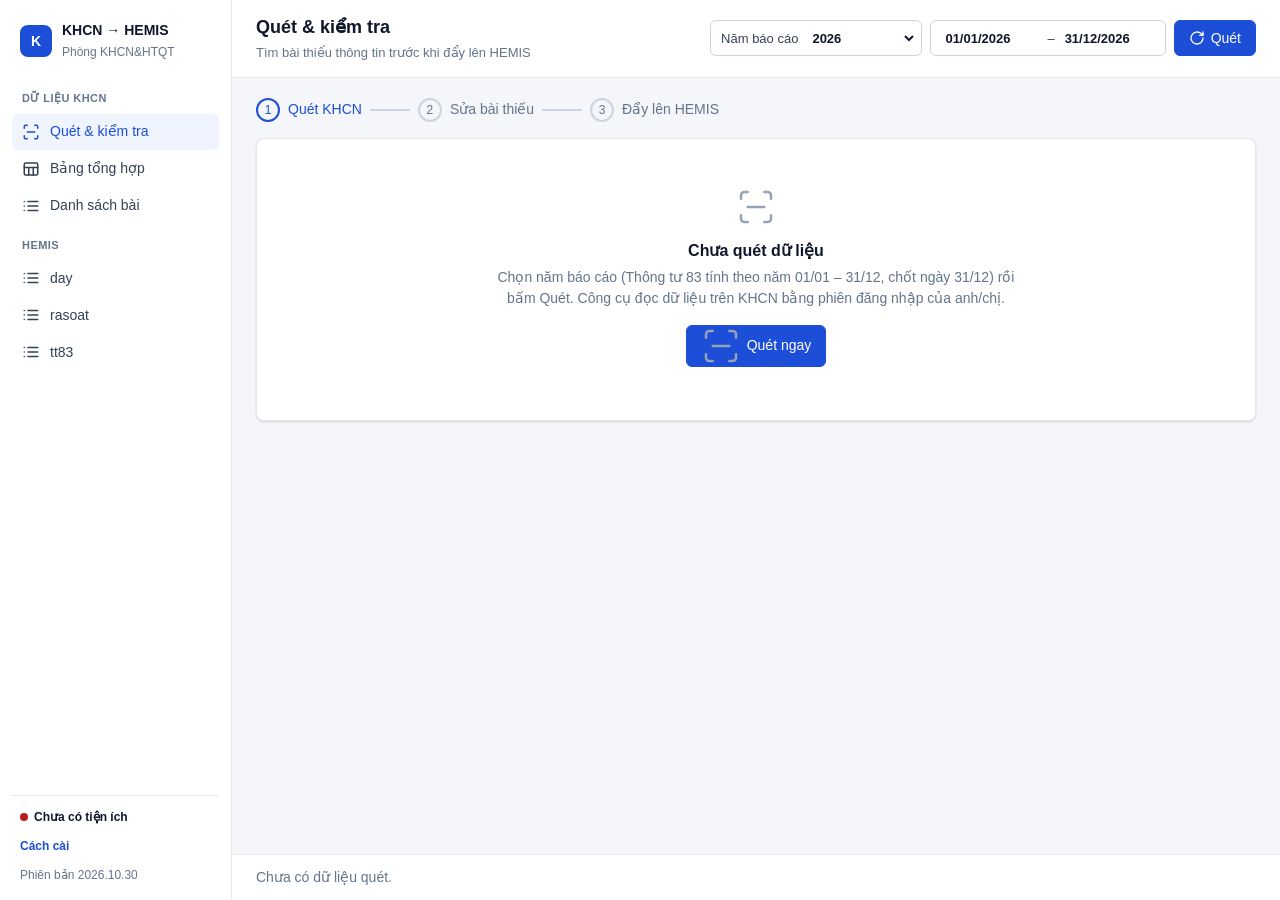
==== docs/index.html @ c91eb93c "Trang web công cụ (đang làm): khung, Quét, Bảng tổng hợp, tiện ích cầu nối Co-Authored-By: Claude Op" ====
<!doctype html>
<html lang="vi">
<head>
<meta charset="utf-8">
<meta name="viewport" content="width=device-width, initial-scale=1">
<title>Công cụ KHCN → HEMIS</title>
<meta name="description" content="Công cụ của Phòng KHCN&HTQT, Trường Đại học Thủy lợi: kiểm tra dữ liệu bài báo trên KHCN, đẩy lên HEMIS, thống kê và ước tính chỉ số Tiêu chuẩn 6.">
<meta name="robots" content="noindex">
<link rel="stylesheet" href="app.css">
</head>
<body>
<svg width="0" height="0" style="position:absolute" aria-hidden="true"><defs>
<symbol id="i-scan" viewBox="0 0 24 24"><path d="M3 7V5a2 2 0 0 1 2-2h2M17 3h2a2 2 0 0 1 2 2v2M21 17v2a2 2 0 0 1-2 2h-2M7 21H5a2 2 0 0 1-2-2v-2M7 12h10"/></symbol>
<symbol id="i-table" viewBox="0 0 24 24"><rect x="3" y="4" width="18" height="16" rx="2"/><path d="M3 10h18M9 10v10M15 10v10"/></symbol>
<symbol id="i-list" viewBox="0 0 24 24"><path d="M8 6h13M8 12h13M8 18h13M3 6h.01M3 12h.01M3 18h.01"/></symbol>
<symbol id="i-up" viewBox="0 0 24 24"><path d="M12 19V5M5 12l7-7 7 7"/></symbol>
<symbol id="i-check" viewBox="0 0 24 24"><path d="M20 6 9 17l-5-5"/></symbol>
<symbol id="i-gauge" viewBox="0 0 24 24"><path d="M12 14l4-4"/><path d="M3.3 19a9 9 0 1 1 17.4 0"/></symbol>
<symbol id="i-alert" viewBox="0 0 24 24"><path d="M12 9v4M12 17h.01"/><path d="M10.3 3.9 1.8 18a2 2 0 0 0 1.7 3h17a2 2 0 0 0 1.7-3L13.7 3.9a2 2 0 0 0-3.4 0z"/></symbol>
<symbol id="i-x" viewBox="0 0 24 24"><path d="M18 6 6 18M6 6l12 12"/></symbol>
<symbol id="i-filter" viewBox="0 0 24 24"><path d="M22 3H2l8 9.5V19l4 2v-8.5z"/></symbol>
<symbol id="i-copy" viewBox="0 0 24 24"><rect x="9" y="9" width="13" height="13" rx="2"/><path d="M5 15H4a2 2 0 0 1-2-2V4a2 2 0 0 1 2-2h9a2 2 0 0 1 2 2v1"/></symbol>
<symbol id="i-dl" viewBox="0 0 24 24"><path d="M21 15v4a2 2 0 0 1-2 2H5a2 2 0 0 1-2-2v-4M7 10l5 5 5-5M12 15V3"/></symbol>
<symbol id="i-refresh" viewBox="0 0 24 24"><path d="M21 12a9 9 0 1 1-3-6.7L21 8M21 3v5h-5"/></symbol>
<symbol id="i-edit" viewBox="0 0 24 24"><path d="M12 20h9M16.5 3.5a2.1 2.1 0 0 1 3 3L7 19l-4 1 1-4z"/></symbol>
<symbol id="i-down" viewBox="0 0 24 24"><path d="m6 9 6 6 6-6"/></symbol>
<symbol id="i-right" viewBox="0 0 24 24"><path d="m9 18 6-6-6-6"/></symbol>
<symbol id="i-left" viewBox="0 0 24 24"><path d="m15 18-6-6 6-6"/></symbol>
<symbol id="i-up2" viewBox="0 0 24 24"><path d="m18 15-6-6-6 6"/></symbol>
<symbol id="i-info" viewBox="0 0 24 24"><circle cx="12" cy="12" r="10"/><path d="M12 16v-4M12 8h.01"/></symbol>
<symbol id="i-calendar" viewBox="0 0 24 24"><rect x="3" y="4" width="18" height="18" rx="2"/><path d="M16 2v4M8 2v4M3 10h18"/></symbol>
<symbol id="i-ext" viewBox="0 0 24 24"><path d="M15 3h6v6M10 14 21 3M18 13v6a2 2 0 0 1-2 2H5a2 2 0 0 1-2-2V8a2 2 0 0 1 2-2h6"/></symbol>
<symbol id="i-plus" viewBox="0 0 24 24"><path d="M12 5v14M5 12h14"/></symbol>
<symbol id="i-trash" viewBox="0 0 24 24"><path d="M3 6h18M8 6V4h8v2M19 6l-1 14H6L5 6"/></symbol>
<symbol id="i-save" viewBox="0 0 24 24"><path d="M19 21H5a2 2 0 0 1-2-2V5a2 2 0 0 1 2-2h11l5 5v11a2 2 0 0 1-2 2z"/><path d="M17 21v-8H7v8M7 3v5h8"/></symbol>
<symbol id="i-menu" viewBox="0 0 24 24"><path d="M3 6h18M3 12h18M3 18h18"/></symbol>
<symbol id="i-search" viewBox="0 0 24 24"><circle cx="11" cy="11" r="8"/><path d="m21 21-4.3-4.3"/></symbol>
<symbol id="i-plug" viewBox="0 0 24 24"><path d="M12 22v-5M9 8V2M15 8V2M18 8v5a6 6 0 0 1-12 0V8z"/></symbol>
<symbol id="i-settings" viewBox="0 0 24 24"><path d="M4 21v-7M4 10V3M12 21v-9M12 8V3M20 21v-5M20 12V3M1 14h6M9 8h6M17 16h6"/></symbol>
<symbol id="i-share" viewBox="0 0 24 24"><circle cx="18" cy="5" r="3"/><circle cx="6" cy="12" r="3"/><circle cx="18" cy="19" r="3"/><path d="m8.6 13.5 6.8 4M15.4 6.5l-6.8 4"/></symbol>
</defs></svg>
<div class="app" id="app">
  <aside class="side" id="side" aria-label="Menu">
    <div class="brand"><div class="logo" aria-hidden="true">K</div><div><b>KHCN → HEMIS</b><small>Phòng KHCN&amp;HTQT</small></div></div>
    <div class="navh">Dữ liệu KHCN</div>
    <nav class="nav" id="nav1"></nav>
    <div class="navh">HEMIS</div>
    <nav class="nav" id="nav2"></nav>
    <div class="sfoot" id="sfoot"></div>
  </aside>
  <main class="main" id="main"></main>
</div>
<script type="module" src="js/app.js"></script>
</body>
</html>
---- docs/app.css ----
/* Công cụ KHCN TLU → HEMIS — giao diện theo mẫu đã duyệt (thiết kế/Mẫu giao diện.html) */
:root {
  --bg: #F4F6F9; --surface: #FFFFFF; --surface2: #F8FAFC; --text: #0F172A; --text2: #334155; --muted: #64748B; --faint: #94A3B8; --zero: #CBD5E1;
  --line: #E2E8F0; --line2: #CBD5E1;
  --pri: #1D4ED8; --pri-hover: #1E40AF; --pri-50: #EFF4FF; --pri-100: #DBE6FE; --pri-text: #1E3A8A;
  --ok: #15803D; --ok-bg: #DCFCE7; --ok-line: #86EFAC;
  --warn: #B45309; --warn-bg: #FEF3C7; --warn-line: #FCD34D;
  --err: #B91C1C; --err-bg: #FEE2E2; --err-line: #FCA5A5;
  --r: 8px; --r-sm: 6px;
  --sh: 0 1px 2px rgba(15, 23, 42, .06), 0 1px 3px rgba(15, 23, 42, .08);
  --sh-lg: -8px 0 24px rgba(15, 23, 42, .12);
  --font: "Segoe UI", Roboto, Arial, sans-serif;
  --side-w: 232px;
}
* { box-sizing: border-box }
html, body { height: 100% }
body { margin: 0; background: var(--bg); font: 14px/1.5 var(--font); color: var(--text) }
button, input, select, textarea { font: inherit; color: inherit }
a { color: var(--pri) }
:focus-visible { outline: 2px solid var(--pri); outline-offset: 2px }
[hidden] { display: none !important }
.ic { width: 16px; height: 16px; stroke: currentColor; fill: none; stroke-width: 2; stroke-linecap: round; stroke-linejoin: round; flex: none; vertical-align: middle }
.muted { color: var(--muted) }
.small { font-size: 12px }
.sp { flex: 1 }
.sr { position: absolute; width: 1px; height: 1px; overflow: hidden; clip: rect(0 0 0 0); white-space: nowrap }
.nowrap { white-space: nowrap }
@media (prefers-reduced-motion: reduce) { * { transition: none !important; animation: none !important } }

/* ---------- Khung ---------- */
.app { position: fixed; inset: 0; display: flex; background: var(--bg) }
.side { width: var(--side-w); background: var(--surface); border-right: 1px solid var(--line); display: flex; flex-direction: column; padding: 16px 12px; flex: none; overflow: auto }
.brand { display: flex; gap: 10px; align-items: center; padding: 4px 8px 16px }
.logo { width: 32px; height: 32px; border-radius: 8px; background: var(--pri); color: #fff; display: grid; place-items: center; font-weight: 700; flex: none }
.brand b { display: block; font-size: 14px } .brand small { color: var(--muted); font-size: 12px }
.navh { font-size: 11px; font-weight: 600; color: var(--muted); letter-spacing: .04em; text-transform: uppercase; padding: 12px 10px 6px }
.nav a { display: flex; gap: 10px; align-items: center; min-height: 36px; padding: 6px 10px; border-radius: var(--r-sm); color: var(--text2); text-decoration: none; font-weight: 500; margin: 1px 0; cursor: pointer; transition: background .15s }
.nav a:hover { background: var(--surface2) }
.nav a .ic { width: 18px; height: 18px }
.nav a[aria-current="page"] { background: var(--pri-50); color: var(--pri) }
.nav .cnt { margin-left: auto; font-size: 12px; border-radius: 10px; padding: 0 7px; font-weight: 600; background: var(--err-bg); color: var(--err) }
.nav .cnt.info { background: var(--pri-100); color: var(--pri) }
.sfoot { margin-top: auto; border-top: 1px solid var(--line); padding: 12px 8px 0; font-size: 12px; color: var(--muted) }
.sfoot .row { display: flex; align-items: center; gap: 6px; margin-bottom: 4px }
.sfoot b { color: var(--text) }
.dot { display: inline-block; width: 8px; height: 8px; border-radius: 50%; background: var(--faint); flex: none }
.dot.ok { background: var(--ok) } .dot.err { background: var(--err) } .dot.warn { background: var(--warn) }
.main { flex: 1; display: flex; flex-direction: column; min-width: 0; position: relative }
.scr { flex: 1; display: flex; flex-direction: column; min-height: 0 }
.top { display: flex; align-items: center; gap: 12px; padding: 14px 24px; background: var(--surface); border-bottom: 1px solid var(--line); flex-wrap: wrap }
.top h1 { font-size: 18px; margin: 0; font-weight: 600 }
.top p { margin: 2px 0 0; color: var(--muted); font-size: 13px }
.top .acts { display: flex; gap: 8px; align-items: center; flex-wrap: wrap; margin-left: auto }
.body { flex: 1; overflow: auto; padding: 20px 24px }
.foot { display: flex; align-items: center; gap: 12px; padding: 12px 24px; background: var(--surface); border-top: 1px solid var(--line); flex-wrap: wrap }
.btn.menu-btn { display: none }
@media (max-width: 900px) {
  .side { position: fixed; z-index: 40; inset: 0 auto 0 0; transform: translateX(-100%); transition: transform .2s; box-shadow: var(--sh-lg) }
  .app.nav-open .side { transform: none }
  .btn.menu-btn { display: inline-flex }
  .top, .body, .foot { padding-left: 16px; padding-right: 16px }
}

/* ---------- Nút, ô nhập ---------- */
.btn { display: inline-flex; align-items: center; justify-content: center; gap: 6px; min-height: 36px; padding: 0 14px; border-radius: var(--r-sm); border: 1px solid var(--line2); background: var(--surface); color: var(--text); font-weight: 500; cursor: pointer; white-space: nowrap; transition: background .15s, border-color .15s }
.btn:hover { background: var(--surface2); border-color: var(--faint) }
.btn.pri { background: var(--pri); border-color: var(--pri); color: #fff }
.btn.pri:hover { background: var(--pri-hover); border-color: var(--pri-hover) }
.btn.ghost { border-color: transparent; background: transparent; color: var(--pri) }
.btn.ghost:hover { background: var(--pri-50) }
.btn.danger { background: var(--err); border-color: var(--err); color: #fff }
.btn.sm { min-height: 32px; padding: 0 10px; font-size: 13px }
.btn.icon { width: 36px; padding: 0 } .btn.icon.sm { width: 32px }
.btn[disabled], .btn[aria-disabled="true"] { opacity: .5; cursor: not-allowed }
.btn .badge { background: var(--pri); color: #fff; border-radius: 9px; padding: 0 6px; font-size: 12px; font-weight: 600; line-height: 18px }
.btn.on { border-color: var(--pri); background: var(--pri-50); color: var(--pri) }
.cbtn { width: 32px; height: 32px; border-radius: var(--r-sm); display: inline-grid; place-items: center; color: var(--muted); border: 1px solid transparent; background: transparent; cursor: pointer; flex: none }
.cbtn:hover { border-color: var(--line2); background: var(--surface2); color: var(--text) }
.lnk { color: var(--pri); font-weight: 600; text-decoration: none; background: none; border: 0; padding: 4px 0; cursor: pointer; display: inline-flex; align-items: center; gap: 4px; min-height: 32px }
.lnk:hover { text-decoration: underline }
.sel { display: inline-flex; align-items: center; gap: 6px; min-height: 36px; padding: 0 4px 0 10px; border: 1px solid var(--line2); border-radius: var(--r-sm); background: var(--surface); font-size: 13px; color: var(--text2) }
.sel select, .sel input { border: 0; background: transparent; font-weight: 600; color: var(--text); min-height: 32px; padding: 0 4px; cursor: pointer; max-width: 260px }
.sel input { cursor: text; width: 100px }
.sel:focus-within { border-color: var(--pri) }
.sel select:focus-visible, .sel input:focus-visible { outline: none }
.inp, select.inp { min-height: 36px; border: 1px solid var(--line2); border-radius: var(--r-sm); padding: 0 10px; width: 100%; background: var(--surface); font-size: 14px }
.inp:focus { border-color: var(--pri); outline: none; box-shadow: 0 0 0 3px var(--pri-100) }
.inp.num, input.num { text-align: right; font-variant-numeric: tabular-nums }
.chk { display: inline-flex; align-items: center; gap: 8px; min-height: 32px; cursor: pointer; font-size: 13px; color: var(--text2) }
.chk input { width: 16px; height: 16px; accent-color: var(--pri); cursor: pointer }
.fl { margin-bottom: 14px }
.fl > label, .fl > .lbl { display: block; font-size: 12px; font-weight: 600; color: var(--text2); margin-bottom: 6px }
.fl .hint { font-size: 12px; color: var(--muted); margin-top: 4px }
.seg { display: flex; border: 1px solid var(--line2); border-radius: var(--r-sm); overflow: hidden; flex-wrap: wrap }
.seg button { flex: 1; min-height: 32px; padding: 0 8px; font-size: 12px; border: 0; border-right: 1px solid var(--line2); background: var(--surface); cursor: pointer }
.seg button:last-child { border-right: 0 }
.seg button[aria-pressed="true"] { background: var(--pri); color: #fff }

/* ---------- Thẻ, khối thu gọn ---------- */
.card { background: var(--surface); border: 1px solid var(--line); border-radius: var(--r); box-shadow: var(--sh) }
.body > .card + .card, .body > .blk + .blk, .body > .card + .blk, .body > .blk + .card, .body > .grid2 + .card, .body > .card + .grid2 { margin-top: 16px }
.blk-h { display: flex; align-items: center; gap: 8px; margin: 0 0 8px }
.blk-h > b { font-size: 13px; color: var(--text2) }
.blk-h .ln { flex: 1; height: 1px; background: var(--line) }
.blk.collapsed > .blk-b { display: none }
.blk.collapsed > .blk-h { margin-bottom: 0 }
.cbtn .ic { transition: transform .15s }
.collapsed > .blk-h .cbtn .ic, .collapsed > .card-h .cbtn .ic { transform: rotate(180deg) }
.card.blk > .card-h { display: flex; align-items: center; gap: 10px; padding: 8px 8px 8px 16px; border-bottom: 1px solid var(--line); flex-wrap: wrap; min-height: 48px }
.card.blk.collapsed > .card-h { border-bottom: 0 }
.card-h > b { font-size: 14px }
.card-b { padding: 16px }
.card-h .tabs { border-bottom: 0; padding: 0; margin: -8px 0 }

/* ---------- Tổng quan số ---------- */
.stats { display: grid; grid-template-columns: repeat(4, minmax(0, 1fr)); gap: 12px }
.stats.c3 { grid-template-columns: repeat(3, minmax(0, 1fr)) }
@media (max-width: 1100px) { .stats, .stats.c3 { grid-template-columns: repeat(2, minmax(0, 1fr)) } }
.stat { padding: 14px 16px }
.stat .k { color: var(--muted); font-size: 13px; display: flex; align-items: center; gap: 6px }
.stat .v { font-size: 26px; font-weight: 600; margin-top: 2px; font-variant-numeric: tabular-nums }
.stat .h { font-size: 12px; color: var(--muted) }
.stat.err { border-color: var(--err-line) } .stat.err .v, .stat.err .k .ic { color: var(--err) }
.stat.warn .k .ic { color: var(--warn) } .stat.ok .k .ic { color: var(--ok) }
.stat.pri { border-color: var(--pri-100) } .stat.pri .v, .stat.pri .k .ic { color: var(--pri) }

/* ---------- Các bước ---------- */
.steps { display: flex; gap: 8px; align-items: center; margin-bottom: 16px; flex-wrap: wrap }
.st { display: flex; align-items: center; gap: 8px; color: var(--muted); font-weight: 500 }
.st i { width: 24px; height: 24px; border-radius: 50%; border: 2px solid var(--line2); display: grid; place-items: center; font-style: normal; font-size: 12px }
.st i .ic { width: 12px; height: 12px }
.st.done i { background: var(--ok); border-color: var(--ok); color: #fff }
.st.now { color: var(--pri) } .st.now i { border-color: var(--pri); color: var(--pri) }
.steps .bar { width: 40px; height: 2px; background: var(--line2) }

/* ---------- Thanh công cụ, nhãn ---------- */
.toolbar { display: flex; gap: 8px; align-items: center; flex-wrap: wrap; padding: 10px 16px; border-bottom: 1px solid var(--line) }
.chips { display: flex; gap: 6px; flex-wrap: wrap; align-items: center }
.chipbar { padding: 8px 16px; border-bottom: 1px solid var(--line) }
.chip { display: inline-flex; gap: 6px; align-items: center; min-height: 28px; padding: 2px 4px 2px 10px; border-radius: 14px; background: var(--pri-50); color: var(--pri); font-size: 13px; font-weight: 500; max-width: 100%; white-space: normal; line-height: 1.35; border: 1px solid transparent }
.chip > span { overflow-wrap: anywhere }
.chip button { border: 0; background: transparent; color: inherit; width: 24px; height: 24px; border-radius: 12px; display: grid; place-items: center; cursor: pointer; flex: none }
.chip button:hover { background: var(--pri-100) }
.chip.opt { background: var(--surface2); color: var(--text2); border-color: var(--line); cursor: pointer; padding-right: 10px }
.chip.opt[aria-pressed="true"] { background: var(--pri-50); color: var(--pri); border-color: var(--pri-100) }

/* ---------- Tab ---------- */
.tabs { display: flex; gap: 4px; border-bottom: 1px solid var(--line); padding: 0 16px; flex-wrap: wrap; align-items: center }
.tab { padding: 10px 12px; min-height: 44px; color: var(--muted); font-weight: 500; border: 0; border-bottom: 2px solid transparent; background: none; cursor: pointer }
.tab:hover { color: var(--text) }
.tab[aria-selected="true"] { color: var(--pri); border-bottom-color: var(--pri) }

/* ---------- Bảng ---------- */
.tw { overflow: auto; max-height: 70vh }
table.tbl { border-collapse: separate; border-spacing: 0; width: 100%; font-size: 13px }
.tbl th { position: sticky; top: 0; z-index: 1; background: var(--surface2); color: var(--text2); font-weight: 600; text-align: left; padding: 8px 10px; border-bottom: 1px solid var(--line); white-space: nowrap }
.tbl td { padding: 8px 10px; border-bottom: 1px solid var(--line); vertical-align: top }
.tbl tbody tr:hover td { background: #F8FAFF }
.tbl .num, .num { text-align: right; font-variant-numeric: tabular-nums }
.tbl .z { color: var(--zero) }
.tbl th.grp { text-align: center; border-left: 1px solid var(--line) }
.tbl .bl { border-left: 1px solid var(--line) }
.tbl tr.sub td { background: #FAFBFC; font-weight: 600 }
.tbl tr.tot td { background: var(--pri-50); font-weight: 700; border-top: 1px solid var(--pri-100) }
.tbl td.t b { font-weight: 600 }
.tbl td.t .muted { font-size: 12px }
.tbl td.ck, .tbl th.ck { width: 36px; text-align: center }
.tbl input[type=checkbox] { width: 16px; height: 16px; accent-color: var(--pri); cursor: pointer }
.tbl td.cell { cursor: pointer }
.tbl td.cell:hover { background: var(--pri-50) !important; color: var(--pri) }
.tbl .stick { position: sticky; left: 0; z-index: 1; background: var(--surface) }
.tbl th.stick { z-index: 2; background: var(--surface2) }
.tbl tr.sub td.stick { background: #FAFBFC } .tbl tr.tot td.stick { background: var(--pri-50) }
.tog { border: 0; background: none; cursor: pointer; width: 24px; height: 24px; display: inline-grid; place-items: center; border-radius: 4px; color: var(--muted); vertical-align: middle; margin-right: 2px }
.tog:hover { background: var(--line) }
.more { padding: 10px 16px; color: var(--muted); font-size: 13px }

/* ---------- Nhãn trạng thái ---------- */
.pill { display: inline-flex; align-items: center; gap: 4px; padding: 2px 8px; border-radius: 10px; font-size: 12px; font-weight: 600; line-height: 1.5; margin: 1px 2px 1px 0 }
.pill .ic { width: 12px; height: 12px; stroke-width: 2.5 }
.pill.ok { background: var(--ok-bg); color: var(--ok) } .pill.warn { background: var(--warn-bg); color: var(--warn) }
.pill.err { background: var(--err-bg); color: var(--err) } .pill.mut { background: #F1F5F9; color: var(--muted) }
.pill.info { background: var(--pri-50); color: var(--pri) }

/* ---------- Thông báo ---------- */
.note { display: flex; gap: 10px; padding: 10px 14px; border-radius: var(--r); background: var(--pri-50); color: var(--pri-text); font-size: 13px; margin-bottom: 16px; align-items: flex-start }
.note .ic { margin-top: 2px }
.note.warn { background: var(--warn-bg); color: #78350F } .note.err { background: var(--err-bg); color: #7F1D1D } .note.ok { background: var(--ok-bg); color: #14532D }
.busy { display: flex; align-items: center; gap: 10px; padding: 8px 24px; background: var(--pri-50); color: var(--pri-text); font-size: 13px; border-bottom: 1px solid var(--pri-100) }
.spin { width: 16px; height: 16px; border: 2px solid var(--pri-100); border-top-color: var(--pri); border-radius: 50%; animation: spin .8s linear infinite; flex: none }
@keyframes spin { to { transform: rotate(360deg) } }
.empty { text-align: center; padding: 48px 16px; color: var(--muted) }
.empty .ic { width: 40px; height: 40px; color: var(--faint); stroke-width: 1.5 }
.empty h3 { color: var(--text); margin: 12px 0 4px; font-size: 16px }
.empty p { margin: 0 auto 16px; max-width: 520px }

/* ---------- Thước đo, KPI ---------- */
.grid2 { display: grid; grid-template-columns: minmax(0, 1.2fr) minmax(0, 1fr); gap: 16px; margin-top: 16px }
@media (max-width: 1100px) { .grid2 { grid-template-columns: minmax(0, 1fr) } }
.kpi { padding: 16px }
.kpi .kh { display: flex; align-items: flex-start; gap: 8px }
.kpi h3 { margin: 0 0 4px; font-size: 14px; flex: 1 }
.kpi .big { font-size: 30px; font-weight: 600; font-variant-numeric: tabular-nums }
.meter { height: 8px; border-radius: 4px; background: #EEF2F7; margin: 10px 0 4px; position: relative }
.meter span { position: absolute; inset: 0 auto 0 0; border-radius: 4px; background: var(--pri) }
.meter span.ok { background: var(--ok) } .meter span.err { background: var(--err) }
.meter i { position: absolute; top: -4px; bottom: -4px; width: 2px; background: var(--text) }

/* ---------- Bảng trượt phải, hộp thoại, thông báo nhanh ---------- */
.scrim { position: fixed; inset: 0; background: rgba(15, 23, 42, .25); z-index: 50 }
.drawer { position: fixed; right: 0; top: 0; bottom: 0; width: min(380px, 100vw); background: var(--surface); border-left: 1px solid var(--line); box-shadow: var(--sh-lg); display: flex; flex-direction: column; z-index: 51 }
.drawer.wide { width: min(640px, 100vw) }
.drawer .dh { padding: 14px 16px; border-bottom: 1px solid var(--line); display: flex; align-items: center; gap: 8px }
.drawer .dh h2 { font-size: 16px; margin: 0 }
.drawer .db { padding: 16px; overflow: auto; flex: 1 }
.drawer .db.flush { padding: 0 }
.drawer .df { padding: 12px 16px; border-top: 1px solid var(--line); display: flex; gap: 8px }
.drawer .df .btn { flex: 1 }
dialog.dlg { border: 0; border-radius: 12px; padding: 0; width: min(480px, calc(100vw - 32px)); box-shadow: 0 20px 60px rgba(15, 23, 42, .35); color: var(--text) }
dialog.dlg::backdrop { background: rgba(15, 23, 42, .35) }
.dlg .dh { padding: 16px 20px 0; font-size: 16px; font-weight: 600 }
.dlg .db { padding: 8px 20px 16px; color: var(--text2); white-space: pre-line }
.dlg .db .inp { margin-top: 10px }
.dlg .df { padding: 12px 20px; display: flex; gap: 8px; justify-content: flex-end; background: var(--surface2); border-top: 1px solid var(--line) }
.toasts { position: fixed; bottom: 80px; left: 50%; transform: translateX(-50%); z-index: 60; display: flex; flex-direction: column; gap: 8px; align-items: center; pointer-events: none }
.toast { background: var(--text); color: #fff; padding: 10px 16px; border-radius: var(--r); font-size: 13px; box-shadow: var(--sh); display: flex; gap: 8px; align-items: center; max-width: 90vw }
.toast.err { background: var(--err) }
.pop { position: absolute; z-index: 30; background: var(--surface); border: 1px solid var(--line2); border-radius: var(--r); box-shadow: 0 8px 24px rgba(15, 23, 42, .16); padding: 8px; min-width: 220px }
.optlist { max-height: 260px; overflow: auto; border: 1px solid var(--line); border-radius: var(--r-sm); margin-top: 6px }
.optlist label { display: flex; gap: 8px; align-items: flex-start; padding: 6px 10px; cursor: pointer; font-size: 13px }
.optlist label:hover { background: var(--surface2) }
.optlist label .c { margin-left: auto; color: var(--muted); font-variant-numeric: tabular-nums; padding-left: 8px }
.optlist input { margin-top: 3px; accent-color: var(--pri) }
details.fgrp { border: 1px solid var(--line); border-radius: var(--r-sm); margin-bottom: 8px }
details.fgrp > summary { list-style: none; display: flex; align-items: center; gap: 8px; min-height: 40px; padding: 0 10px; cursor: pointer; font-weight: 600; font-size: 13px; color: var(--text2) }
details.fgrp > summary::-webkit-details-marker { display: none }
details.fgrp > summary .v { margin-left: auto; font-weight: 500; color: var(--muted); max-width: 55%; overflow: hidden; text-overflow: ellipsis; white-space: nowrap }
details.fgrp > summary .v.on { color: var(--pri) }
details.fgrp[open] > summary .ic { transform: rotate(180deg) }
details.fgrp > .fgb { padding: 0 10px 10px }

/* ---------- Bảng tổng hợp ---------- */
.tbl.pv { width: auto; min-width: 100% }
.tbl.pv thead { position: sticky; top: 0; z-index: 3 }
.tbl.pv thead th { position: static; background: var(--surface2) }
.tbl.pv thead th.grp { text-align: left }
.tbl.pv thead th.stick { position: sticky; left: 0; z-index: 4 }
.tbl.pv td.lab { white-space: nowrap; min-width: 220px }
.tbl.pv th.num, .tbl.pv td.num { min-width: 64px }
.pvinfo { padding: 8px 16px; font-size: 12px; color: var(--muted); display: flex; gap: 12px; align-items: center; flex-wrap: wrap; border-bottom: 1px solid var(--line) }
.selrow { display: inline-flex; align-items: center; gap: 2px }
.selrow .ic { color: var(--faint); width: 14px; height: 14px }
.au-tn, .au-lh { font-size: 11px; font-weight: 600; color: var(--pri); margin-left: 2px }
.au-ext { color: var(--muted) }
.tplitem { display: inline-flex; align-items: center; gap: 2px; border: 1px solid var(--line); background: var(--surface2); border-radius: 14px; padding: 2px 4px 2px 10px; font-size: 13px }
.tplitem button { border: 0; background: none; width: 26px; height: 26px; border-radius: 13px; display: grid; place-items: center; cursor: pointer; color: var(--muted) }
.tplitem button:hover { background: var(--line); color: var(--text) }
.tplitem .nm { cursor: pointer; text-decoration: underline dotted; padding: 0 4px; background: none; border: 0; font: inherit; color: var(--text) }
button.sel { cursor: pointer }
.seg.g3 { display: grid; grid-template-columns: repeat(3, 1fr) }
.seg.g3 button:nth-child(-n+3) { border-bottom: 1px solid var(--line2) }
.seg.g3 button:nth-child(3n) { border-right: 0 }
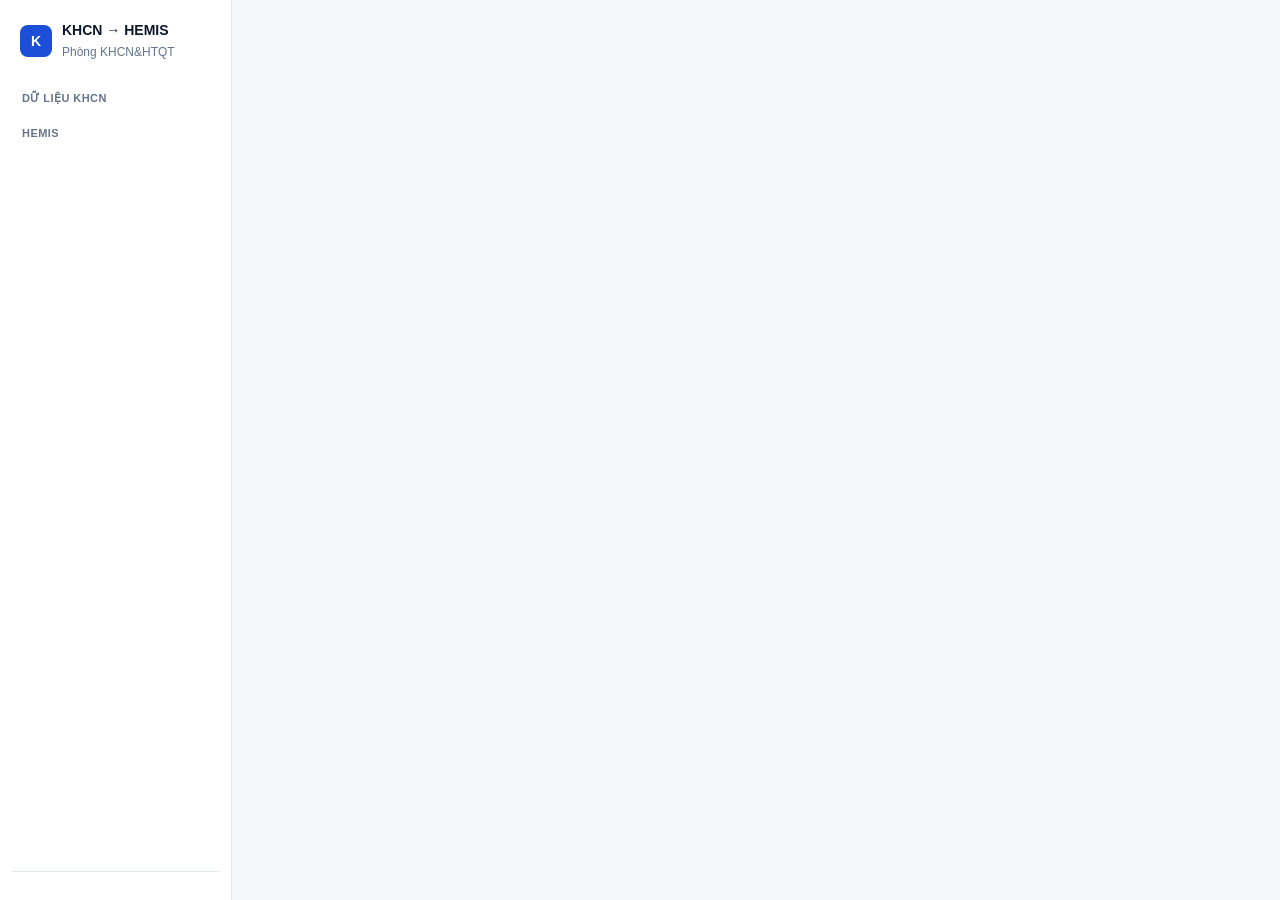
==== commit 108c54d7: "Đang làm: khối có nút thu gọn, đóng và xuất Excel (.xlsx); bộ lọc riêng từng bảng Co-Authored-By: Cl" ====
--- a/docs/index.html
+++ b/docs/index.html
@@ -38,6 +38,8 @@
 <symbol id="i-plug" viewBox="0 0 24 24"><path d="M12 22v-5M9 8V2M15 8V2M18 8v5a6 6 0 0 1-12 0V8z"/></symbol>
 <symbol id="i-settings" viewBox="0 0 24 24"><path d="M4 21v-7M4 10V3M12 21v-9M12 8V3M20 21v-5M20 12V3M1 14h6M9 8h6M17 16h6"/></symbol>
 <symbol id="i-share" viewBox="0 0 24 24"><circle cx="18" cy="5" r="3"/><circle cx="6" cy="12" r="3"/><circle cx="18" cy="19" r="3"/><path d="m8.6 13.5 6.8 4M15.4 6.5l-6.8 4"/></symbol>
+<symbol id="i-minus" viewBox="0 0 24 24"><path d="M5 12h14"/></symbol>
+<symbol id="i-square" viewBox="0 0 24 24"><rect x="5" y="5" width="14" height="14" rx="1"/></symbol>
 </defs></svg>
 <div class="app" id="app">
   <aside class="side" id="side" aria-label="Menu">
--- a/docs/app.css
+++ b/docs/app.css
@@ -260,3 +260,21 @@
 .seg.g3 { display: grid; grid-template-columns: repeat(3, 1fr) }
 .seg.g3 button:nth-child(-n+3) { border-bottom: 1px solid var(--line2) }
 .seg.g3 button:nth-child(3n) { border-right: 0 }
+
+/* ---------- Màn HEMIS, Danh sách (Sonnet) ---------- */
+.tbl th.wt { width: 38% }
+.tbl td.au { min-width: 240px }
+.sel input[type=search] { width: 220px }
+.sel input[type=search]::-webkit-search-cancel-button { cursor: pointer }
+.foot .meter { width: 220px; margin: 0 }
+.tbl .was { color: var(--err) }
+.tbl .will { color: var(--ok) }
+.tbl .cell-in { min-height: 32px; width: 92px; padding: 0 8px }
+.tbl .cell-in.w { width: 140px }
+.meter i.thr { left: 60% }
+.grid2 > .card { margin-top: 0 }
+.toolbar .chk { margin-right: 12px }
+.tbl tr:has(.cell-in) td { vertical-align: middle }
+.bctl { display: inline-flex; align-items: center; gap: 2px }
+.bctl .btn.sm { margin-right: 4px }
+.card-h .bctl .btn.sm { min-height: 30px }
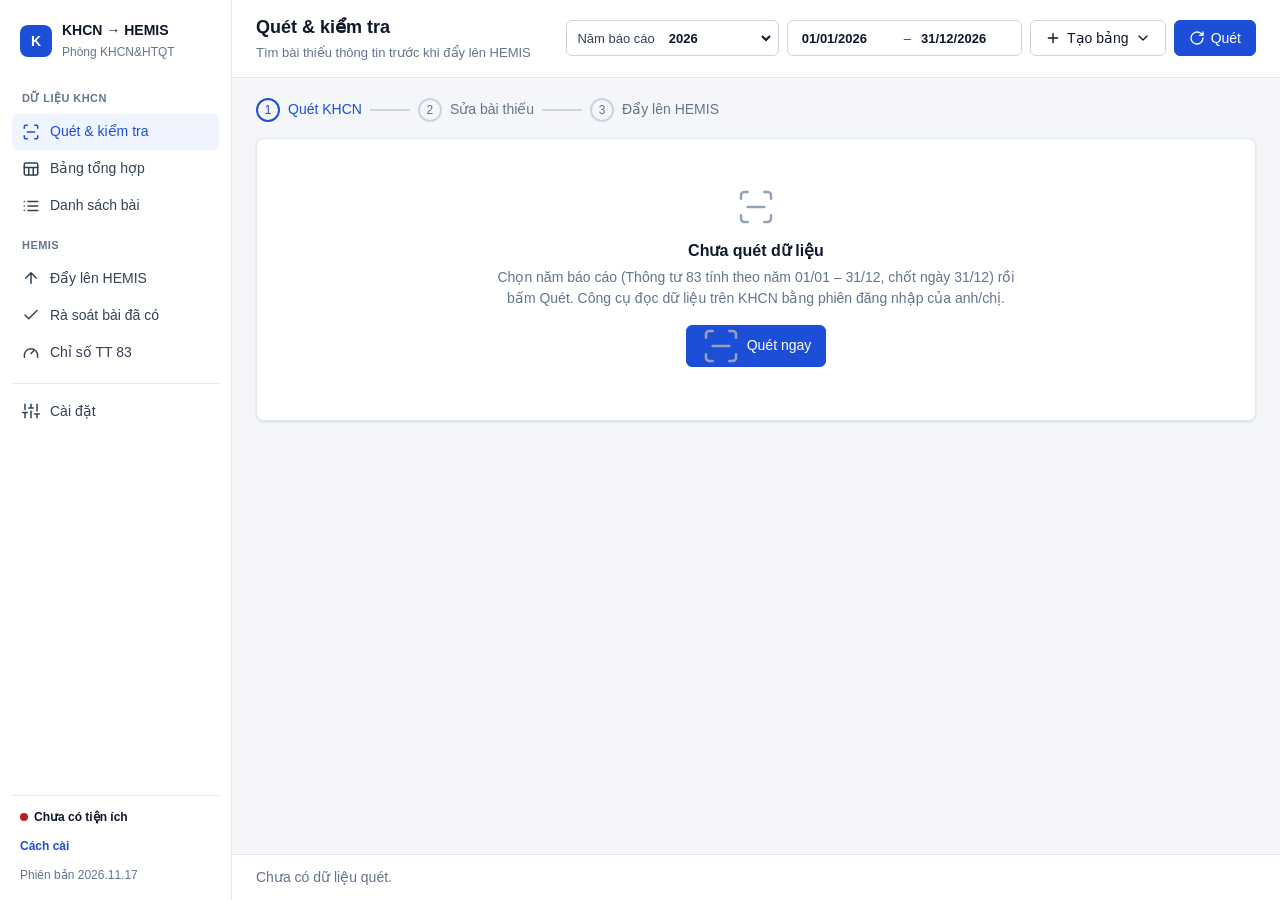
==== commit b70bcb78: "Đợt 1 bàn giao lần 2: mục Cài đặt (chỉ đẩy bài đã duyệt), TT 83 lấy P3/P4 từ HEMIS; cập nhật CLAUDE." ====
--- a/docs/index.html
+++ b/docs/index.html
@@ -40,6 +40,7 @@
 <symbol id="i-share" viewBox="0 0 24 24"><circle cx="18" cy="5" r="3"/><circle cx="6" cy="12" r="3"/><circle cx="18" cy="19" r="3"/><path d="m8.6 13.5 6.8 4M15.4 6.5l-6.8 4"/></symbol>
 <symbol id="i-minus" viewBox="0 0 24 24"><path d="M5 12h14"/></symbol>
 <symbol id="i-square" viewBox="0 0 24 24"><rect x="5" y="5" width="14" height="14" rx="1"/></symbol>
+<symbol id="i-sheet" viewBox="0 0 24 24"><path d="M15 2H6a2 2 0 0 0-2 2v16a2 2 0 0 0 2 2h12a2 2 0 0 0 2-2V7z"/><path d="M14 2v4a2 2 0 0 0 2 2h4M8 13h2M14 13h2M8 17h2M14 17h2"/></symbol>
 </defs></svg>
 <div class="app" id="app">
   <aside class="side" id="side" aria-label="Menu">
@@ -48,6 +49,7 @@
     <nav class="nav" id="nav1"></nav>
     <div class="navh">HEMIS</div>
     <nav class="nav" id="nav2"></nav>
+    <nav class="nav bottom" id="nav3"></nav>
     <div class="sfoot" id="sfoot"></div>
   </aside>
   <main class="main" id="main"></main>
--- a/docs/app.css
+++ b/docs/app.css
@@ -276,5 +276,13 @@
 .toolbar .chk { margin-right: 12px }
 .tbl tr:has(.cell-in) td { vertical-align: middle }
 .bctl { display: inline-flex; align-items: center; gap: 2px }
-.bctl .btn.sm { margin-right: 4px }
-.card-h .bctl .btn.sm { min-height: 30px }
+
+/* ---------- Cài đặt ---------- */
+.setlist { display: grid; gap: 16px; max-width: 760px }
+.setlist .card-h { display: flex; align-items: center; padding: 12px 16px; border-bottom: 1px solid var(--line) }
+.setgrp { padding-top: 4px; padding-bottom: 4px }
+.setrow { display: flex; gap: 12px; align-items: flex-start; padding: 12px 0; border-bottom: 1px solid var(--line); cursor: pointer }
+.setrow:last-child { border-bottom: 0 }
+.setrow input { width: 18px; height: 18px; margin-top: 2px; accent-color: var(--pri); flex: none; cursor: pointer }
+.setrow > span { display: flex; flex-direction: column; gap: 2px }
+.nav.bottom { margin-top: 12px; border-top: 1px solid var(--line); padding-top: 8px }
